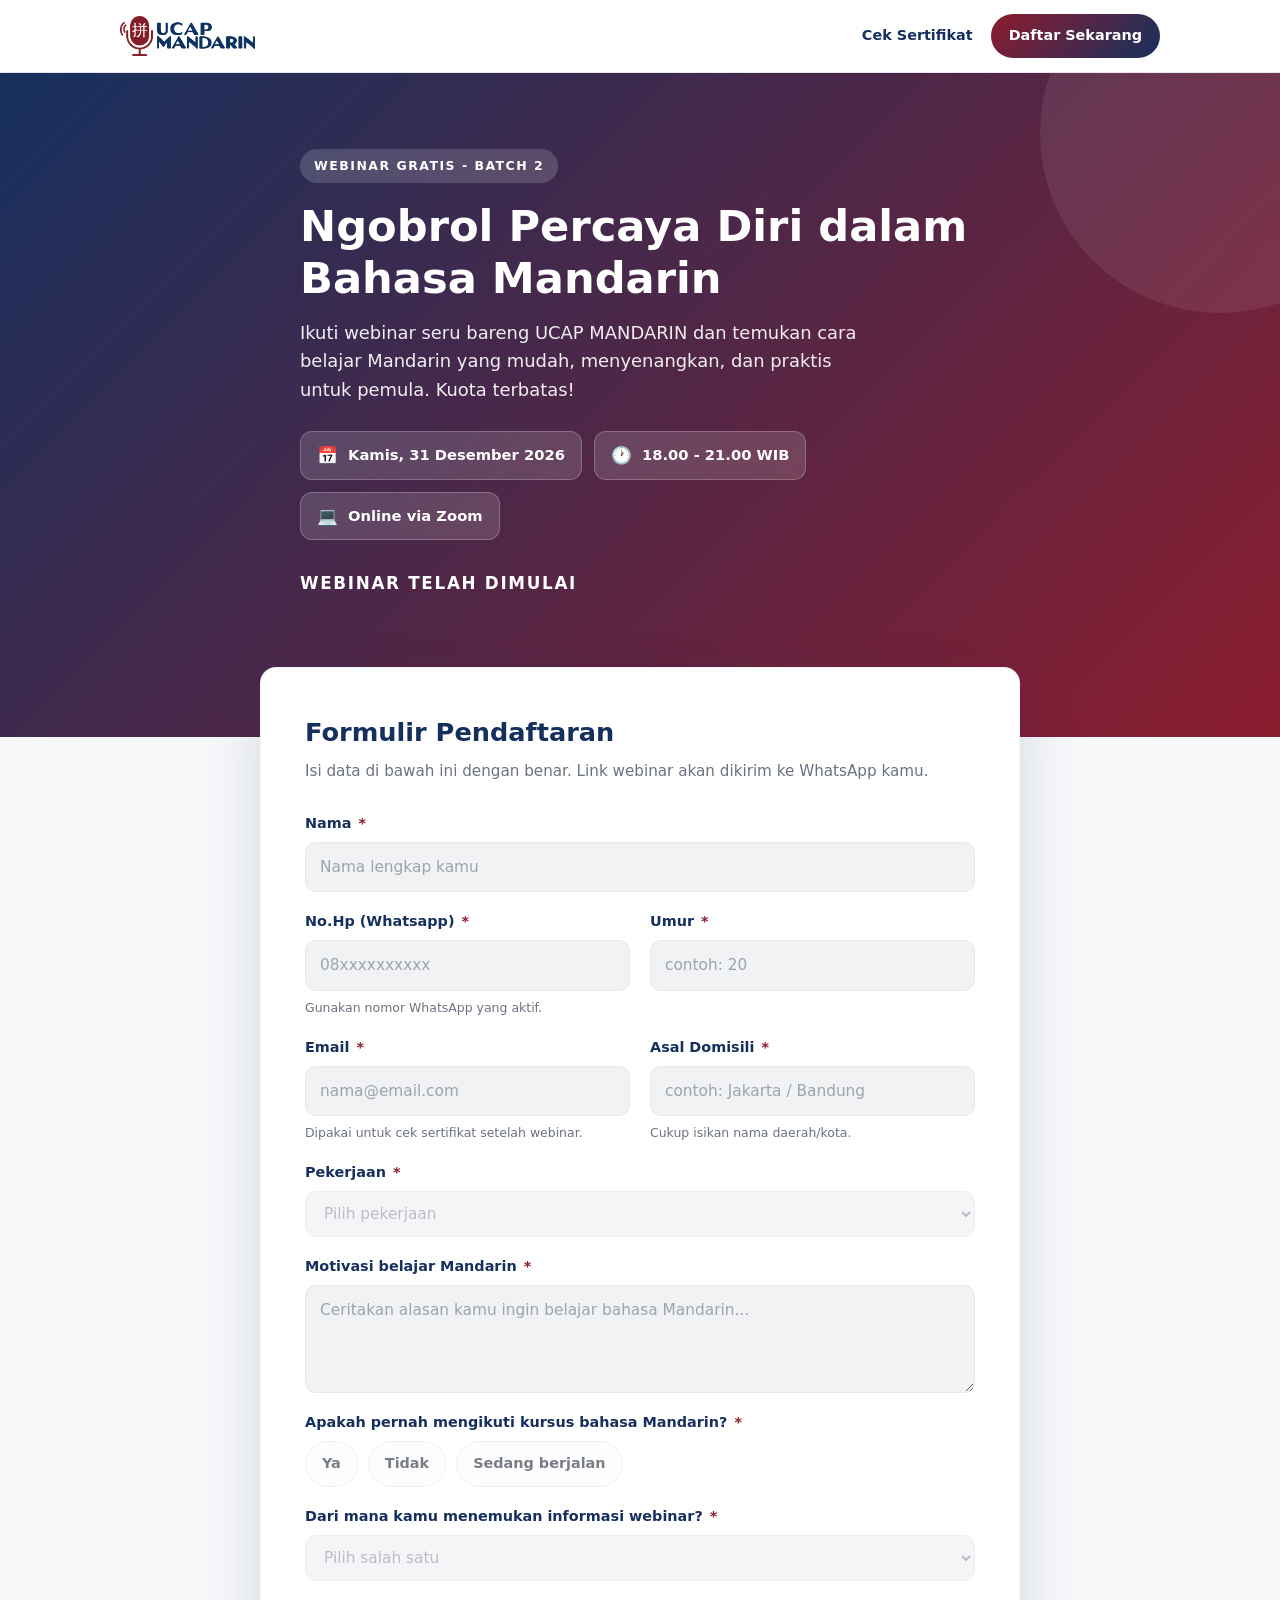
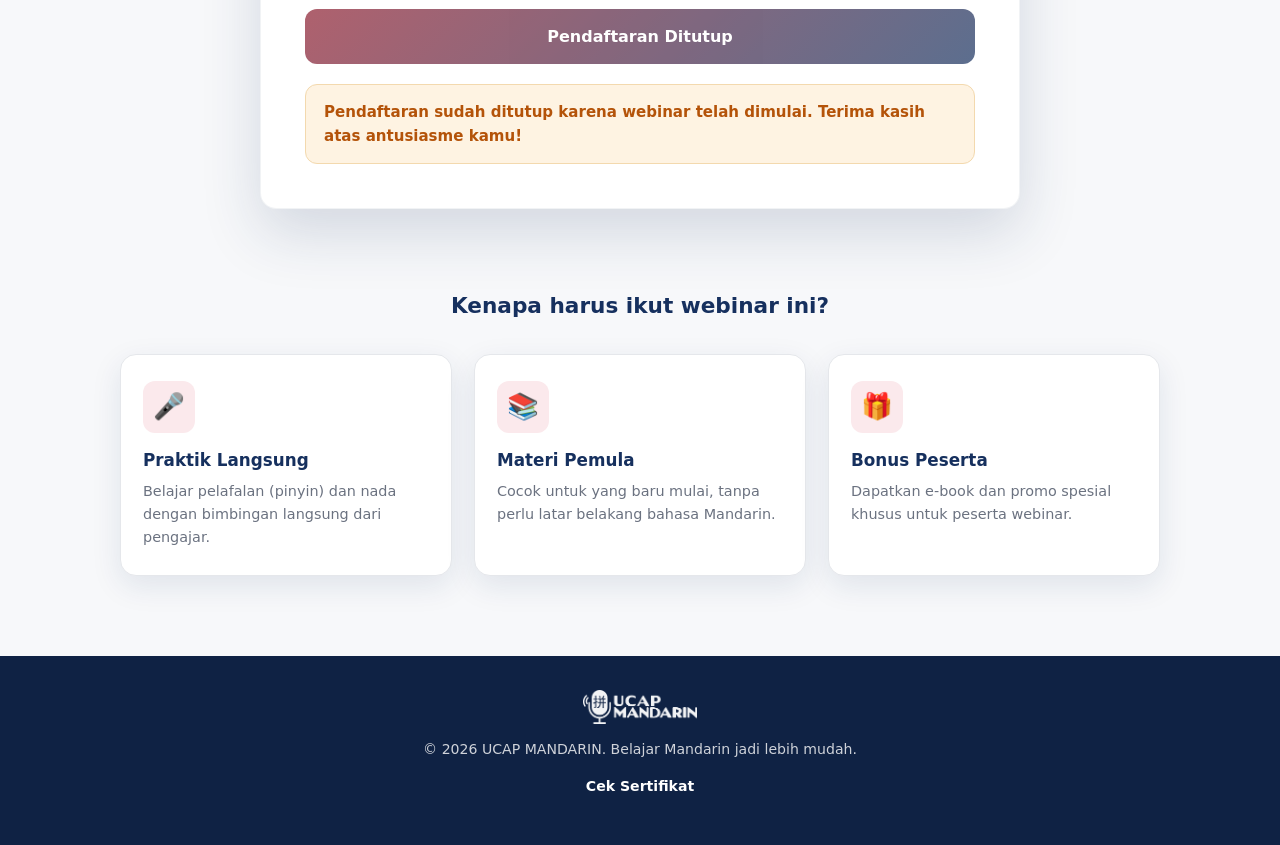
==== index.html @ ec429b89 "first commit" ====
<!DOCTYPE html>
<html lang="id">
<head>
  <meta charset="UTF-8" />
  <meta name="viewport" content="width=device-width, initial-scale=1.0" />
  <meta name="description" content="Registrasi Webinar Belajar Mandarin bersama UCAP MANDARIN." />
  <title>Registrasi Webinar - UCAP MANDARIN</title>
  <link rel="icon" href="Logo.png" />
  <link rel="stylesheet" href="css/style.css" />
</head>
<body>

  <header class="site-header">
    <div class="container">
      <a class="brand" href="#daftar" aria-label="UCAP MANDARIN">
        <img src="Logo.png" alt="Logo UCAP MANDARIN" />
      </a>
      <nav class="header-nav">
        <a class="header-link" href="cek-sertifikat.html">Cek Sertifikat</a>
        <a class="header-cta" href="#daftar">Daftar Sekarang</a>
      </nav>
    </div>
  </header>

  <!-- ================= HERO =================
       Ganti teks di bawah ini sesuai detail webinar Anda -->
  <section class="hero">
    <div class="container hero-inner">
      <span class="eyebrow">Webinar Gratis - Batch 2</span>
      <h1>Ngobrol Percaya Diri dalam Bahasa Mandarin</h1>
      <p class="lead">
        Ikuti webinar seru bareng UCAP MANDARIN dan temukan cara belajar Mandarin yang
        mudah, menyenangkan, dan praktis untuk pemula. Kuota terbatas!
      </p>
      <div class="hero-meta" id="heroMeta">
        <div class="meta-chip"><span class="ico">&#128197;</span> Kamis, 31 Desember 2026</div>
        <div class="meta-chip"><span class="ico">&#128336;</span> 19.00 - 21.00 WIB</div>
        <div class="meta-chip"><span class="ico">&#128187;</span> Online via Zoom</div>
        <div class="meta-chip"><span class="ico">&#127873;</span> GRATIS</div>
      </div>

      <div class="countdown" id="countdown" hidden>
        <p class="countdown-title">Webinar dimulai dalam</p>
        <div class="countdown-boxes">
          <div class="cd-box"><span class="cd-num" id="cd-days">00</span><span class="cd-label">Hari</span></div>
          <div class="cd-box"><span class="cd-num" id="cd-hours">00</span><span class="cd-label">Jam</span></div>
          <div class="cd-box"><span class="cd-num" id="cd-mins">00</span><span class="cd-label">Menit</span></div>
          <div class="cd-box"><span class="cd-num" id="cd-secs">00</span><span class="cd-label">Detik</span></div>
        </div>
      </div>
    </div>
  </section>

  <!-- ================= FORM ================= -->
  <section class="form-section" id="daftar">
    <div class="container">
      <div class="form-card">
        <h2>Formulir Pendaftaran</h2>
        <p class="subtitle">Isi data di bawah ini dengan benar. Link webinar akan dikirim ke WhatsApp kamu.</p>

        <form id="regForm" novalidate>
          <div class="grid">

            <div class="field full">
              <label for="nama">Nama <span class="req">*</span></label>
              <input type="text" id="nama" name="nama" placeholder="Nama lengkap kamu" autocomplete="name" required />
              <p class="error-text" data-for="nama">Mohon isi nama kamu.</p>
            </div>

            <div class="field">
              <label for="hp">No.Hp (Whatsapp) <span class="req">*</span></label>
              <input type="tel" id="hp" name="hp" placeholder="08xxxxxxxxxx" inputmode="numeric" autocomplete="tel" required />
              <p class="hint">Gunakan nomor WhatsApp yang aktif.</p>
              <p class="error-text" data-for="hp">Masukkan nomor WhatsApp yang valid (min. 9 digit angka).</p>
            </div>

            <div class="field">
              <label for="umur">Umur <span class="req">*</span></label>
              <input type="number" id="umur" name="umur" placeholder="contoh: 20" min="5" max="100" required />
              <p class="error-text" data-for="umur">Masukkan umur yang valid.</p>
            </div>

            <div class="field">
              <label for="email">Email <span class="req">*</span></label>
              <input type="email" id="email" name="email" placeholder="nama@email.com" autocomplete="email" required />
              <p class="hint">Dipakai untuk cek sertifikat setelah webinar.</p>
              <p class="error-text" data-for="email">Masukkan email yang valid.</p>
            </div>

            <div class="field">
              <label for="domisili">Asal Domisili <span class="req">*</span></label>
              <input type="text" id="domisili" name="domisili" placeholder="contoh: Jakarta / Bandung" required />
              <p class="hint">Cukup isikan nama daerah/kota.</p>
              <p class="error-text" data-for="domisili">Mohon isi asal domisili kamu.</p>
            </div>

            <div class="field full">
              <label for="pekerjaan">Pekerjaan <span class="req">*</span></label>
              <select id="pekerjaan" name="pekerjaan" required>
                <option value="" disabled selected>Pilih pekerjaan</option>
                <option>Pelajar / Mahasiswa</option>
                <option>Karyawan / Swasta</option>
                <option>Wirausaha</option>
                <option>Guru / Dosen</option>
                <option>Ibu Rumah Tangga</option>
                <option>Freelancer</option>
                <option>Lainnya</option>
              </select>
              <p class="error-text" data-for="pekerjaan">Mohon pilih pekerjaan kamu.</p>
            </div>

            <div class="field full">
              <label for="motivasi">Motivasi belajar Mandarin <span class="req">*</span></label>
              <textarea id="motivasi" name="motivasi" placeholder="Ceritakan alasan kamu ingin belajar bahasa Mandarin..." required></textarea>
              <p class="error-text" data-for="motivasi">Mohon tuliskan motivasi kamu.</p>
            </div>

            <div class="field full">
              <label>Apakah pernah mengikuti kursus bahasa Mandarin? <span class="req">*</span></label>
              <div class="radio-group" data-group="kursus">
                <label class="radio-opt">
                  <input type="radio" name="kursus" value="Ya" required />
                  <span>Ya</span>
                </label>
                <label class="radio-opt">
                  <input type="radio" name="kursus" value="Tidak" />
                  <span>Tidak</span>
                </label>
                <label class="radio-opt">
                  <input type="radio" name="kursus" value="Sedang berjalan" />
                  <span>Sedang berjalan</span>
                </label>
              </div>
              <p class="error-text" data-for="kursus">Mohon pilih salah satu.</p>
            </div>

            <div class="field full">
              <label for="sumber">Dari mana kamu menemukan informasi webinar? <span class="req">*</span></label>
              <select id="sumber" name="sumber" required>
                <option value="" disabled selected>Pilih salah satu</option>
                <option>Instagram</option>
                <option>TikTok</option>
                <option>Facebook</option>
                <option>WhatsApp / Broadcast</option>
                <option>Teman / Keluarga</option>
                <option>Google / Mesin Pencari</option>
                <option>Website UCAP MANDARIN</option>
                <option>Lainnya</option>
              </select>
              <p class="error-text" data-for="sumber">Mohon pilih salah satu.</p>
            </div>

            <!-- Honeypot (jangan diisi) -->
            <div class="hp" aria-hidden="true">
              <label for="website">Website</label>
              <input type="text" id="website" name="website" tabindex="-1" autocomplete="off" />
            </div>

          </div>

          <div class="submit-row">
            <button type="submit" class="btn" id="submitBtn">
              <span class="spinner"></span>
              <span class="btn-label">Daftar Sekarang</span>
            </button>
          </div>

          <div class="notice" id="notice" role="status" aria-live="polite"></div>
        </form>
      </div>
    </div>
  </section>

  <!-- ================= BENEFITS ================= -->
  <section class="benefits">
    <div class="container">
      <h3>Kenapa harus ikut webinar ini?</h3>
      <div class="benefit-grid">
        <div class="benefit">
          <div class="ico">&#127908;</div>
          <h4>Praktik Langsung</h4>
          <p>Belajar pelafalan (pinyin) dan nada dengan bimbingan langsung dari pengajar.</p>
        </div>
        <div class="benefit">
          <div class="ico">&#128218;</div>
          <h4>Materi Pemula</h4>
          <p>Cocok untuk yang baru mulai, tanpa perlu latar belakang bahasa Mandarin.</p>
        </div>
        <div class="benefit">
          <div class="ico">&#127873;</div>
          <h4>Bonus Peserta</h4>
          <p>Dapatkan e-book dan promo spesial khusus untuk peserta webinar.</p>
        </div>
      </div>
    </div>
  </section>

  <footer>
    <div class="container">
      <img src="Logo.png" alt="UCAP MANDARIN" />
      <p>&copy; <span id="year"></span> UCAP MANDARIN. Belajar Mandarin jadi lebih mudah.</p>
      <p style="margin-top:8px;"><a href="cek-sertifikat.html">Cek Sertifikat</a></p>
    </div>
  </footer>

  <script src="js/config.js"></script>
  <script src="js/main.js"></script>
</body>
</html>
---- css/style.css ----
:root {
  --maroon: #8C1D2F;
  --maroon-dark: #6E1624;
  --maroon-soft: #FBE9EC;
  --navy: #16305E;
  --navy-dark: #0F2244;
  --bg: #F7F8FA;
  --card: #ffffff;
  --text: #1F2937;
  --muted: #6B7280;
  --border: #E5E7EB;
  --green: #15803D;
  --green-soft: #E7F6EC;
  --red: #B91C1C;
  --red-soft: #FDECEC;
  --radius: 16px;
  --shadow: 0 10px 30px rgba(22, 48, 94, 0.10);
  --shadow-lg: 0 24px 60px rgba(22, 48, 94, 0.16);
}

* { box-sizing: border-box; }

html { scroll-behavior: smooth; }

body {
  margin: 0;
  font-family: "Segoe UI", system-ui, -apple-system, Roboto, Helvetica, Arial, sans-serif;
  color: var(--text);
  background: var(--bg);
  line-height: 1.6;
  -webkit-font-smoothing: antialiased;
}

img { max-width: 100%; display: block; }

.container {
  width: 100%;
  max-width: 1080px;
  margin: 0 auto;
  padding: 0 20px;
}

/* ---------- Header ---------- */
header.site-header {
  position: sticky;
  top: 0;
  z-index: 20;
  background: rgba(255, 255, 255, 0.92);
  backdrop-filter: blur(10px);
  border-bottom: 1px solid var(--border);
}

.site-header .container {
  display: flex;
  align-items: center;
  justify-content: space-between;
  gap: 16px;
  height: 72px;
}

.brand {
  display: flex;
  align-items: center;
  gap: 12px;
  text-decoration: none;
}

.brand img {
  height: 40px;
  width: auto;
}

.header-nav {
  display: flex;
  align-items: center;
  gap: 18px;
}

.header-link {
  font-size: 0.9rem;
  font-weight: 700;
  color: var(--navy);
  text-decoration: none;
  white-space: nowrap;
}

.header-link:hover { color: var(--maroon); }

.header-cta {
  font-size: 0.9rem;
  font-weight: 700;
  color: #fff;
  background: linear-gradient(135deg, var(--maroon), var(--navy));
  padding: 10px 18px;
  border-radius: 999px;
  text-decoration: none;
  white-space: nowrap;
  transition: transform 0.15s ease, box-shadow 0.15s ease;
}

@media (max-width: 480px) { .header-cta { display: none; } }

@media (max-width: 560px) { .header-link { font-size: 0.82rem; } .header-nav { gap: 10px; } }

.header-cta:hover { transform: translateY(-2px); box-shadow: 0 8px 18px rgba(140, 29, 47, 0.3); }

/* ---------- Hero ---------- */
.hero {
  position: relative;
  overflow: hidden;
  background: linear-gradient(135deg, var(--navy) 0%, var(--maroon) 100%);
  color: #fff;
  padding: clamp(40px, 7vw, 76px) 0 clamp(90px, 12vw, 140px);
}

.hero::after {
  content: "";
  position: absolute;
  right: -120px;
  top: -120px;
  width: 360px;
  height: 360px;
  border-radius: 50%;
  background: rgba(255, 255, 255, 0.08);
}

.hero-inner { position: relative; z-index: 1; max-width: 720px; }

.eyebrow {
  display: inline-block;
  font-size: 0.78rem;
  font-weight: 700;
  letter-spacing: 0.12em;
  text-transform: uppercase;
  background: rgba(255, 255, 255, 0.16);
  padding: 7px 14px;
  border-radius: 999px;
  margin-bottom: 18px;
}

.hero h1 {
  font-size: clamp(1.7rem, 4.4vw, 2.7rem);
  line-height: 1.2;
  margin: 0 0 14px;
  font-weight: 800;
}

.hero p.lead {
  font-size: clamp(1rem, 2.2vw, 1.12rem);
  margin: 0 0 26px;
  color: rgba(255, 255, 255, 0.92);
  max-width: 580px;
}

.hero-meta {
  display: flex;
  flex-wrap: wrap;
  gap: 12px;
}

.meta-chip {
  display: flex;
  align-items: center;
  gap: 10px;
  background: rgba(255, 255, 255, 0.14);
  border: 1px solid rgba(255, 255, 255, 0.22);
  padding: 10px 16px;
  border-radius: 12px;
  font-size: 0.92rem;
  font-weight: 600;
}

.meta-chip .ico { font-size: 1.05rem; }

/* ---------- Countdown ---------- */
.countdown { margin-top: 30px; }
.countdown[hidden] { display: none; }

.countdown-title {
  margin: 0 0 12px;
  font-size: 0.82rem;
  font-weight: 700;
  letter-spacing: 0.1em;
  text-transform: uppercase;
  color: rgba(255, 255, 255, 0.8);
}

.countdown-boxes {
  display: flex;
  flex-wrap: wrap;
  gap: 12px;
}

.cd-box {
  flex: 1 1 0;
  min-width: 68px;
  background: rgba(255, 255, 255, 0.14);
  border: 1px solid rgba(255, 255, 255, 0.22);
  border-radius: 14px;
  padding: 12px 8px;
  text-align: center;
}

.cd-num {
  display: block;
  font-size: clamp(1.5rem, 5vw, 2.1rem);
  font-weight: 800;
  line-height: 1.1;
  font-variant-numeric: tabular-nums;
}

.cd-label {
  display: block;
  margin-top: 4px;
  font-size: 0.72rem;
  font-weight: 600;
  letter-spacing: 0.06em;
  text-transform: uppercase;
  color: rgba(255, 255, 255, 0.82);
}

.countdown-live {
  font-size: 1.05rem;
  font-weight: 800;
  color: #fff;
  margin: 0;
}

/* ---------- Form section ---------- */
.form-section { margin-top: -70px; padding-bottom: 70px; position: relative; z-index: 2; }

.form-card {
  background: var(--card);
  border-radius: var(--radius);
  box-shadow: var(--shadow-lg);
  padding: clamp(22px, 4vw, 44px);
  border: 1px solid rgba(22, 48, 94, 0.06);
  max-width: 760px;
  margin: 0 auto;
}

.form-card h2 {
  margin: 0 0 6px;
  font-size: clamp(1.25rem, 3vw, 1.6rem);
  color: var(--navy);
}

.form-card .subtitle {
  margin: 0 0 28px;
  color: var(--muted);
  font-size: 0.95rem;
}

.grid {
  display: grid;
  grid-template-columns: 1fr 1fr;
  gap: 18px 20px;
}

.field { display: flex; flex-direction: column; gap: 7px; }
.field.full { grid-column: 1 / -1; }

label {
  font-weight: 700;
  font-size: 0.9rem;
  color: var(--navy);
}

label .req { color: var(--maroon); margin-left: 2px; }

input[type="text"],
input[type="tel"],
input[type="email"],
input[type="number"],
select,
textarea {
  width: 100%;
  font: inherit;
  font-size: 0.96rem;
  color: var(--text);
  background: #FCFCFD;
  border: 1.5px solid var(--border);
  border-radius: 11px;
  padding: 12px 14px;
  transition: border-color 0.15s ease, box-shadow 0.15s ease, background 0.15s ease;
}

textarea { resize: vertical; min-height: 108px; }

input:focus, select:focus, textarea:focus {
  outline: none;
  border-color: var(--maroon);
  background: #fff;
  box-shadow: 0 0 0 4px rgba(140, 29, 47, 0.10);
}

input::placeholder, textarea::placeholder { color: #9CA3AF; }

.hint { font-size: 0.78rem; color: var(--muted); margin: 0; }

/* radio group */
.radio-group { display: flex; flex-wrap: wrap; gap: 10px; }

.radio-opt {
  position: relative;
  display: inline-flex;
  align-items: center;
}

.radio-opt input {
  position: absolute;
  opacity: 0;
  width: 100%;
  height: 100%;
  margin: 0;
  cursor: pointer;
}

.radio-opt span {
  display: inline-flex;
  align-items: center;
  gap: 8px;
  padding: 10px 16px;
  border-radius: 999px;
  border: 1.5px solid var(--border);
  background: #FCFCFD;
  font-size: 0.9rem;
  font-weight: 600;
  color: var(--text);
  cursor: pointer;
  transition: all 0.15s ease;
}

.radio-opt input:checked + span {
  border-color: var(--maroon);
  background: var(--maroon-soft);
  color: var(--maroon-dark);
}

.radio-opt input:focus-visible + span { box-shadow: 0 0 0 4px rgba(140, 29, 47, 0.15); }

/* honeypot */
.hp { position: absolute; left: -9999px; width: 1px; height: 1px; overflow: hidden; }

.submit-row { margin-top: 28px; }

.btn {
  display: inline-flex;
  align-items: center;
  justify-content: center;
  gap: 10px;
  width: 100%;
  font: inherit;
  font-weight: 800;
  font-size: 1rem;
  color: #fff;
  background: linear-gradient(135deg, var(--maroon), var(--navy));
  border: none;
  border-radius: 12px;
  padding: 15px 20px;
  cursor: pointer;
  transition: transform 0.15s ease, box-shadow 0.15s ease, opacity 0.15s ease;
}

.btn:hover:not(:disabled) { transform: translateY(-2px); box-shadow: 0 12px 26px rgba(140, 29, 47, 0.32); }
.btn:disabled { opacity: 0.7; cursor: not-allowed; }

.spinner {
  width: 18px;
  height: 18px;
  border: 2.5px solid rgba(255, 255, 255, 0.4);
  border-top-color: #fff;
  border-radius: 50%;
  animation: spin 0.7s linear infinite;
  display: none;
}

.btn.loading .spinner { display: inline-block; }

@keyframes spin { to { transform: rotate(360deg); } }

/* notifications */
.notice {
  margin-top: 20px;
  padding: 15px 18px;
  border-radius: 12px;
  font-size: 0.94rem;
  font-weight: 600;
  display: none;
  align-items: flex-start;
  gap: 10px;
}

.notice.show { display: flex; }
.notice.success { background: var(--green-soft); color: var(--green); border: 1px solid #BFE7CC; }
.notice.error { background: var(--red-soft); color: var(--red); border: 1px solid #F5C2C2; }
.notice.info { background: #FEF3E2; color: #B45309; border: 1px solid #F3D9AE; }

/* state terkunci (pendaftaran ditutup) */
input:disabled, select:disabled, textarea:disabled {
  background: #F1F2F4;
  color: #9CA3AF;
  cursor: not-allowed;
}
.radio-opt input:disabled + span { opacity: 0.6; cursor: not-allowed; }

.error-text { color: var(--red); font-size: 0.78rem; font-weight: 600; display: none; }
input.invalid, select.invalid, textarea.invalid { border-color: var(--red); background: #FFF8F8; }
input.invalid + .error-text.show, .field .error-text.show { display: block; }

/* ---------- Benefits ---------- */
.benefits { padding: 10px 0 80px; }
.benefits h3 { text-align: center; color: var(--navy); font-size: 1.35rem; margin: 0 0 30px; }
.benefit-grid { display: grid; grid-template-columns: repeat(3, 1fr); gap: 22px; }
.benefit {
  background: var(--card);
  border: 1px solid var(--border);
  border-radius: var(--radius);
  padding: 26px 22px;
  box-shadow: var(--shadow);
}
.benefit .ico {
  font-size: 1.6rem;
  width: 52px;
  height: 52px;
  display: grid;
  place-items: center;
  border-radius: 12px;
  background: var(--maroon-soft);
  margin-bottom: 14px;
}
.benefit h4 { margin: 0 0 6px; color: var(--navy); font-size: 1.05rem; }
.benefit p { margin: 0; color: var(--muted); font-size: 0.9rem; }

/* ---------- Footer ---------- */
footer {
  background: var(--navy-dark);
  color: rgba(255, 255, 255, 0.8);
  padding: 34px 0;
  text-align: center;
  font-size: 0.88rem;
}
footer img { height: 34px; margin: 0 auto 12px; filter: brightness(0) invert(1); opacity: 0.95; }
footer a { color: #fff; text-decoration: none; font-weight: 600; }

/* ---------- Responsive ---------- */
@media (max-width: 720px) {
  .grid { grid-template-columns: 1fr; }
  .benefit-grid { grid-template-columns: 1fr; }
  .brand img { height: 34px; }
}

@media (max-width: 400px) {
  .meta-chip { font-size: 0.85rem; padding: 8px 12px; }
}
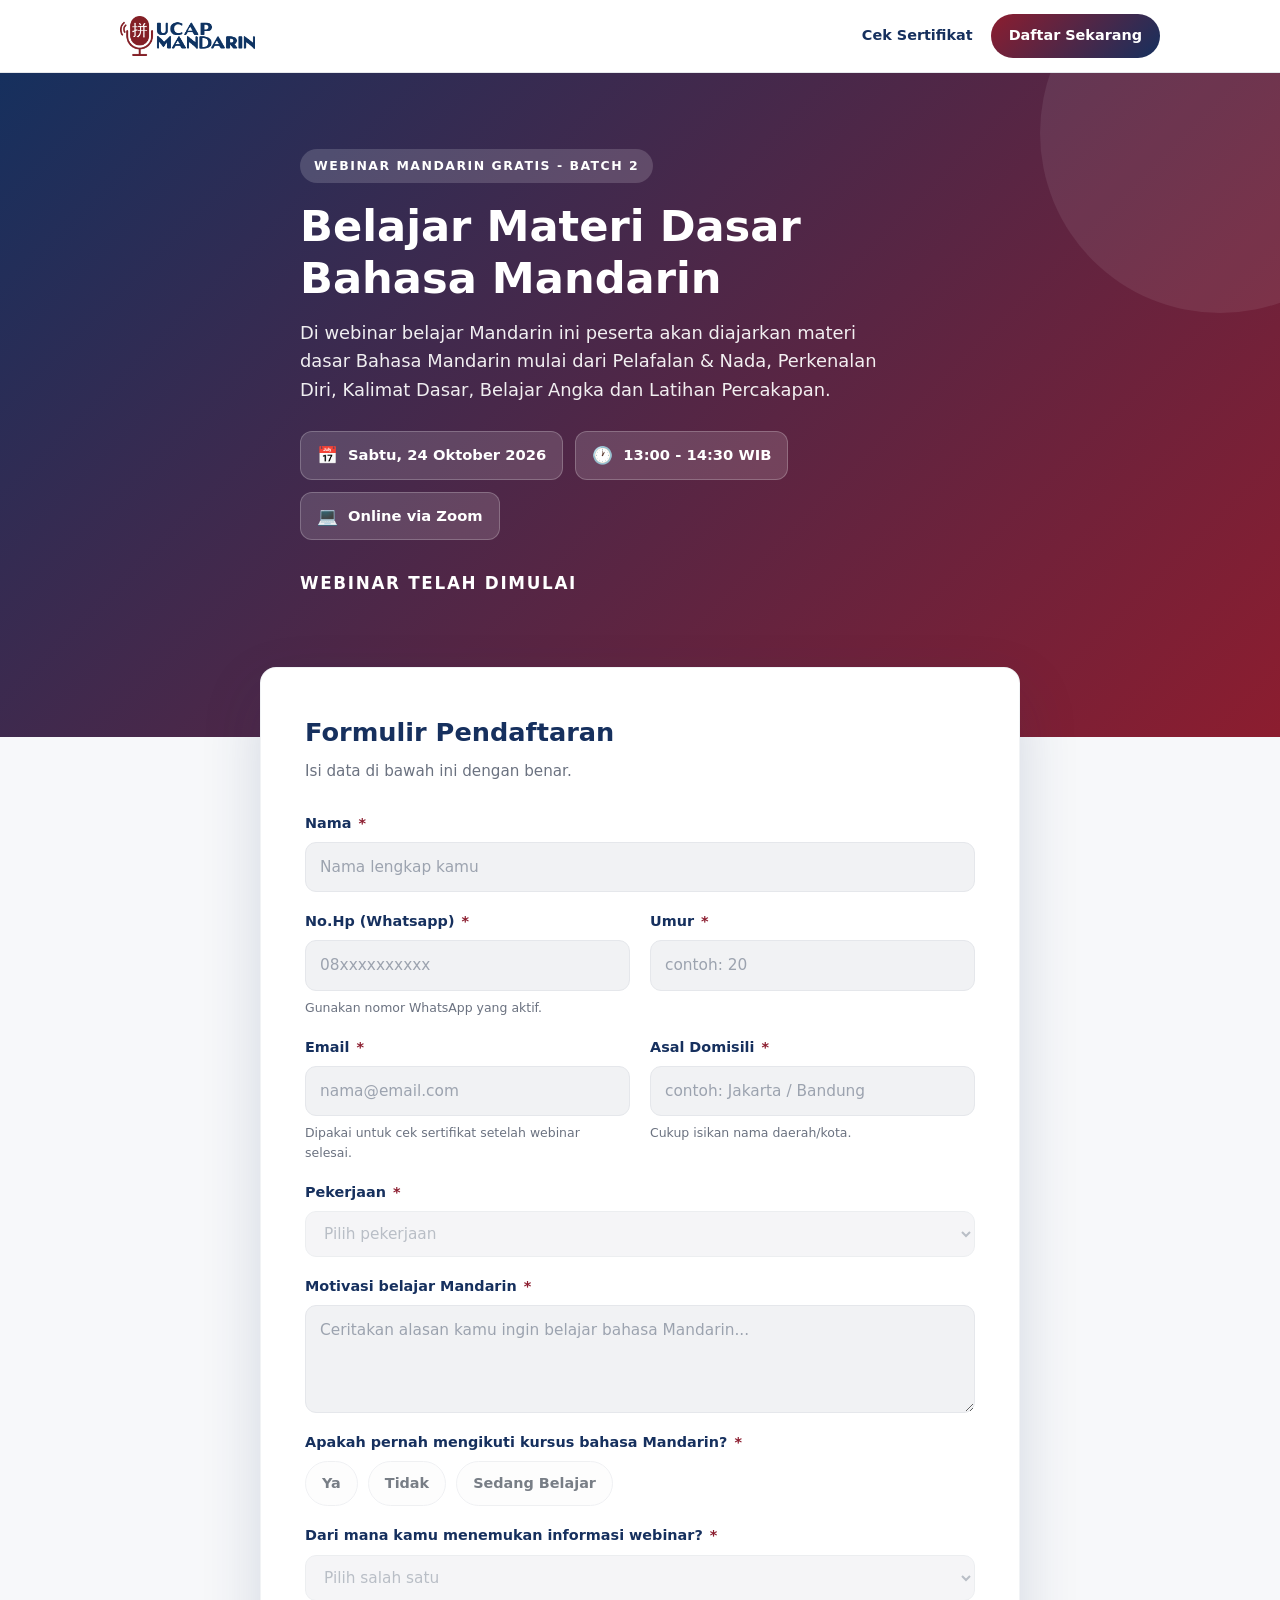
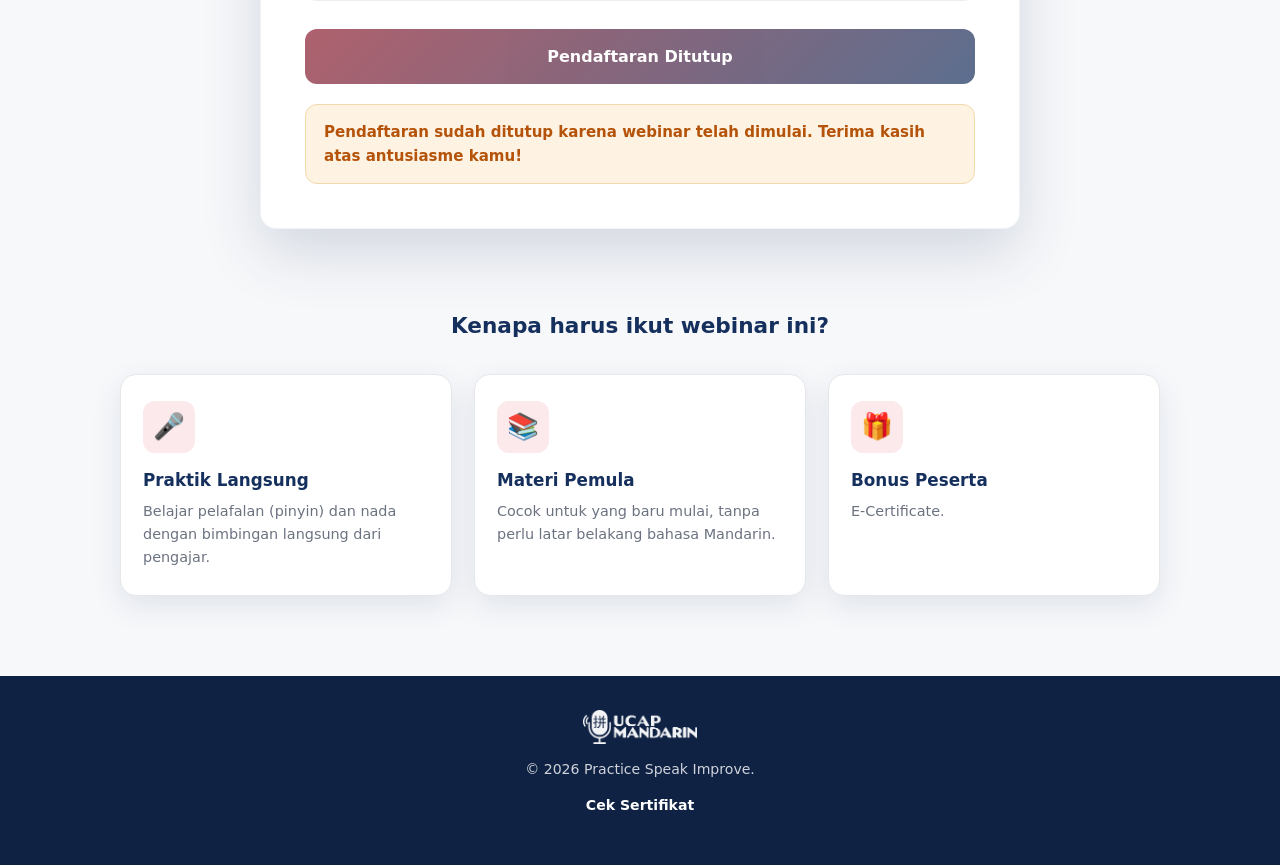
==== commit 28ac8f8b: "update baru" ====
--- a/index.html
+++ b/index.html
@@ -26,11 +26,10 @@
        Ganti teks di bawah ini sesuai detail webinar Anda -->
   <section class="hero">
     <div class="container hero-inner">
-      <span class="eyebrow">Webinar Gratis - Batch 2</span>
-      <h1>Ngobrol Percaya Diri dalam Bahasa Mandarin</h1>
+      <span class="eyebrow">Webinar Mandarin Gratis - Batch 2</span>
+      <h1>Belajar Materi Dasar Bahasa Mandarin</h1>
       <p class="lead">
-        Ikuti webinar seru bareng UCAP MANDARIN dan temukan cara belajar Mandarin yang
-        mudah, menyenangkan, dan praktis untuk pemula. Kuota terbatas!
+        Di webinar belajar Mandarin ini peserta akan diajarkan materi dasar Bahasa Mandarin mulai dari Pelafalan & Nada, Perkenalan Diri, Kalimat Dasar, Belajar Angka dan Latihan Percakapan.
       </p>
       <div class="hero-meta" id="heroMeta">
         <div class="meta-chip"><span class="ico">&#128197;</span> Kamis, 31 Desember 2026</div>
@@ -56,7 +55,7 @@
     <div class="container">
       <div class="form-card">
         <h2>Formulir Pendaftaran</h2>
-        <p class="subtitle">Isi data di bawah ini dengan benar. Link webinar akan dikirim ke WhatsApp kamu.</p>
+        <p class="subtitle">Isi data di bawah ini dengan benar.</p>
 
         <form id="regForm" novalidate>
           <div class="grid">
@@ -83,7 +82,7 @@
             <div class="field">
               <label for="email">Email <span class="req">*</span></label>
               <input type="email" id="email" name="email" placeholder="nama@email.com" autocomplete="email" required />
-              <p class="hint">Dipakai untuk cek sertifikat setelah webinar.</p>
+              <p class="hint">Dipakai untuk cek sertifikat setelah webinar selesai.</p>
               <p class="error-text" data-for="email">Masukkan email yang valid.</p>
             </div>
 
@@ -128,7 +127,7 @@
                 </label>
                 <label class="radio-opt">
                   <input type="radio" name="kursus" value="Sedang berjalan" />
-                  <span>Sedang berjalan</span>
+                  <span>Sedang Belajar</span>
                 </label>
               </div>
               <p class="error-text" data-for="kursus">Mohon pilih salah satu.</p>
@@ -138,13 +137,13 @@
               <label for="sumber">Dari mana kamu menemukan informasi webinar? <span class="req">*</span></label>
               <select id="sumber" name="sumber" required>
                 <option value="" disabled selected>Pilih salah satu</option>
+                <option>Threads</option>
                 <option>Instagram</option>
                 <option>TikTok</option>
                 <option>Facebook</option>
                 <option>WhatsApp / Broadcast</option>
                 <option>Teman / Keluarga</option>
-                <option>Google / Mesin Pencari</option>
-                <option>Website UCAP MANDARIN</option>
+                <option>Google</option>
                 <option>Lainnya</option>
               </select>
               <p class="error-text" data-for="sumber">Mohon pilih salah satu.</p>
@@ -189,7 +188,7 @@
         <div class="benefit">
           <div class="ico">&#127873;</div>
           <h4>Bonus Peserta</h4>
-          <p>Dapatkan e-book dan promo spesial khusus untuk peserta webinar.</p>
+          <p>E-Certificate.</p>
         </div>
       </div>
     </div>
@@ -198,7 +197,7 @@
   <footer>
     <div class="container">
       <img src="Logo.png" alt="UCAP MANDARIN" />
-      <p>&copy; <span id="year"></span> UCAP MANDARIN. Belajar Mandarin jadi lebih mudah.</p>
+      <p>&copy; <span id="year"></span> Practice Speak Improve.</p>
       <p style="margin-top:8px;"><a href="cek-sertifikat.html">Cek Sertifikat</a></p>
     </div>
   </footer>
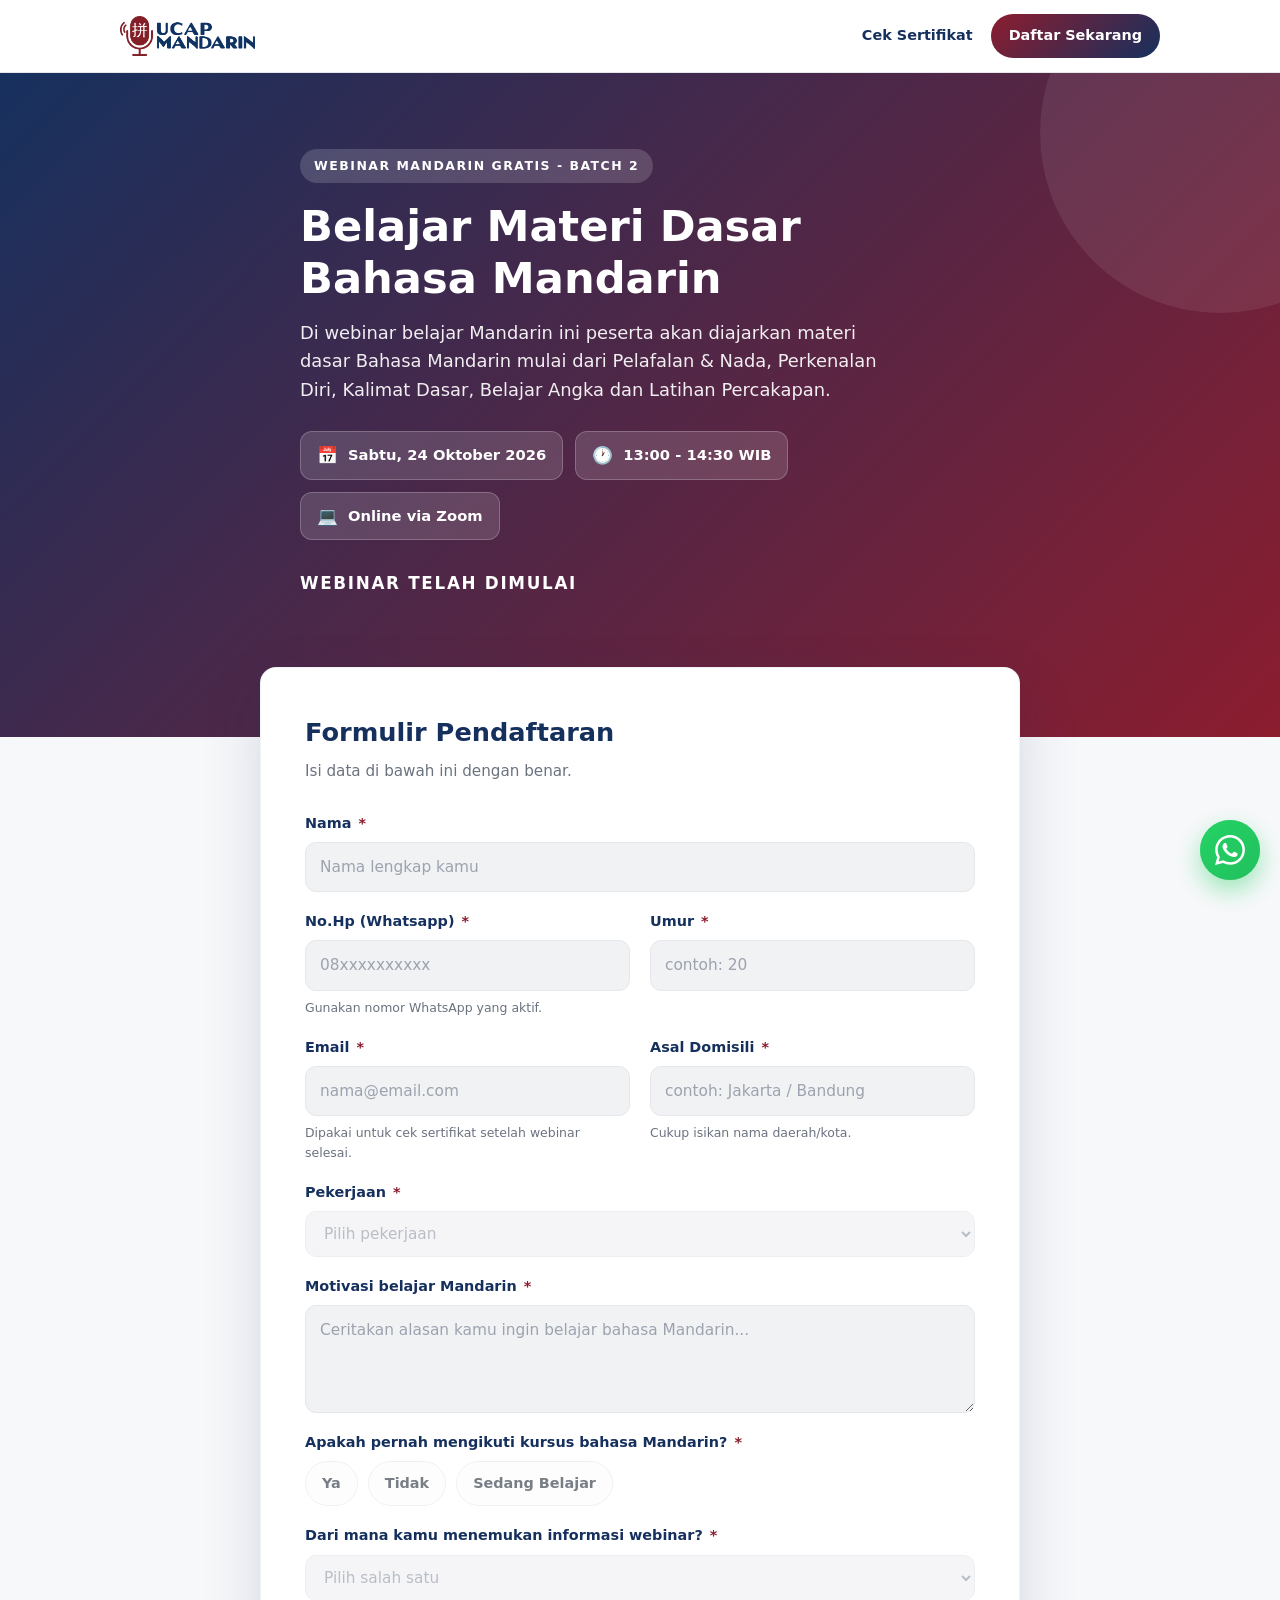
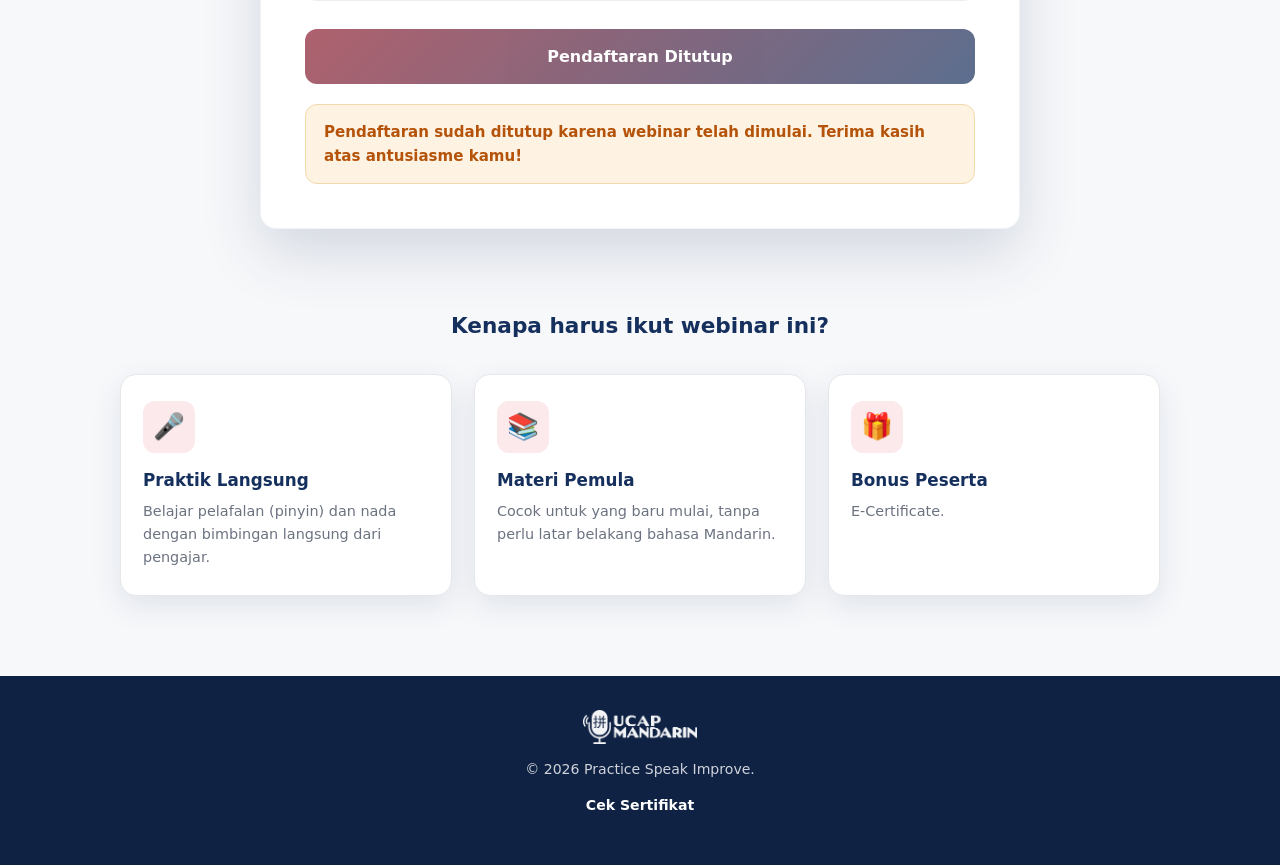
==== commit b63c7236: "update new v1.1" ====
--- a/index.html
+++ b/index.html
@@ -7,6 +7,7 @@
   <title>Registrasi Webinar - UCAP MANDARIN</title>
   <link rel="icon" href="Logo.png" />
   <link rel="stylesheet" href="css/style.css" />
+  <link rel="stylesheet" href="css/floating-wa.css" />
 </head>
 <body>
 
@@ -32,8 +33,8 @@
         Di webinar belajar Mandarin ini peserta akan diajarkan materi dasar Bahasa Mandarin mulai dari Pelafalan & Nada, Perkenalan Diri, Kalimat Dasar, Belajar Angka dan Latihan Percakapan.
       </p>
       <div class="hero-meta" id="heroMeta">
-        <div class="meta-chip"><span class="ico">&#128197;</span> Kamis, 31 Desember 2026</div>
-        <div class="meta-chip"><span class="ico">&#128336;</span> 19.00 - 21.00 WIB</div>
+        <div class="meta-chip"><span class="ico">&#128197;</span> Sabtu, 24 Oktober 2026</div>
+        <div class="meta-chip"><span class="ico">&#128336;</span> 13:00 - 14:30 WIB</div>
         <div class="meta-chip"><span class="ico">&#128187;</span> Online via Zoom</div>
         <div class="meta-chip"><span class="ico">&#127873;</span> GRATIS</div>
       </div>
@@ -204,5 +205,7 @@
 
   <script src="js/config.js"></script>
   <script src="js/main.js"></script>
+  <script src="js/floating-wa.js"></script>
+  <script src="js/no-inspect.js"></script>
 </body>
 </html>
--- a/css/floating-wa.css
+++ b/css/floating-wa.css
@@ -0,0 +1,81 @@
+/* =====================================================
+   Floating Button WhatsApp (bantuan)
+   Hanya menambah elemen .wa-float, tidak mengubah style lain.
+   ===================================================== */
+.wa-float {
+  position: fixed;
+  right: 20px;
+  bottom: 20px;
+  z-index: 999;
+  display: inline-flex;
+  align-items: center;
+  gap: 0;
+  width: 60px;
+  height: 60px;
+  border-radius: 50%;
+  background: linear-gradient(135deg, #25D366, #1DA851);
+  box-shadow: 0 10px 24px rgba(37, 211, 102, 0.45);
+  text-decoration: none;
+  transition: width 0.25s ease, transform 0.2s ease, box-shadow 0.2s ease;
+}
+
+.wa-float:hover {
+  transform: translateY(-3px);
+  box-shadow: 0 14px 30px rgba(37, 211, 102, 0.55);
+}
+
+.wa-float .wa-float-icon {
+  flex: none;
+  width: 60px;
+  height: 60px;
+  display: grid;
+  place-items: center;
+}
+
+.wa-float .wa-float-icon svg {
+  width: 30px;
+  height: 30px;
+  fill: #fff;
+}
+
+.wa-float .wa-float-text {
+  max-width: 0;
+  overflow: hidden;
+  white-space: nowrap;
+  color: #fff;
+  font-size: 0.92rem;
+  font-weight: 700;
+  transition: max-width 0.25s ease, margin 0.25s ease;
+}
+
+@media (min-width: 721px) {
+  .wa-float:hover { width: auto; border-radius: 999px; }
+  .wa-float:hover .wa-float-text { max-width: 220px; margin-right: 18px; }
+}
+
+/* pulse ring */
+.wa-float::before {
+  content: "";
+  position: absolute;
+  inset: 0;
+  border-radius: 50%;
+  background: rgba(37, 211, 102, 0.55);
+  animation: wa-pulse 2s infinite;
+  z-index: -1;
+}
+
+@keyframes wa-pulse {
+  0% { transform: scale(1); opacity: 0.7; }
+  70% { transform: scale(1.6); opacity: 0; }
+  100% { transform: scale(1.6); opacity: 0; }
+}
+
+@media (max-width: 480px) {
+  .wa-float { width: 54px; height: 54px; right: 16px; bottom: 16px; }
+  .wa-float .wa-float-icon { width: 54px; height: 54px; }
+  .wa-float .wa-float-icon svg { width: 26px; height: 26px; }
+}
+
+@media (prefers-reduced-motion: reduce) {
+  .wa-float::before { animation: none; }
+}
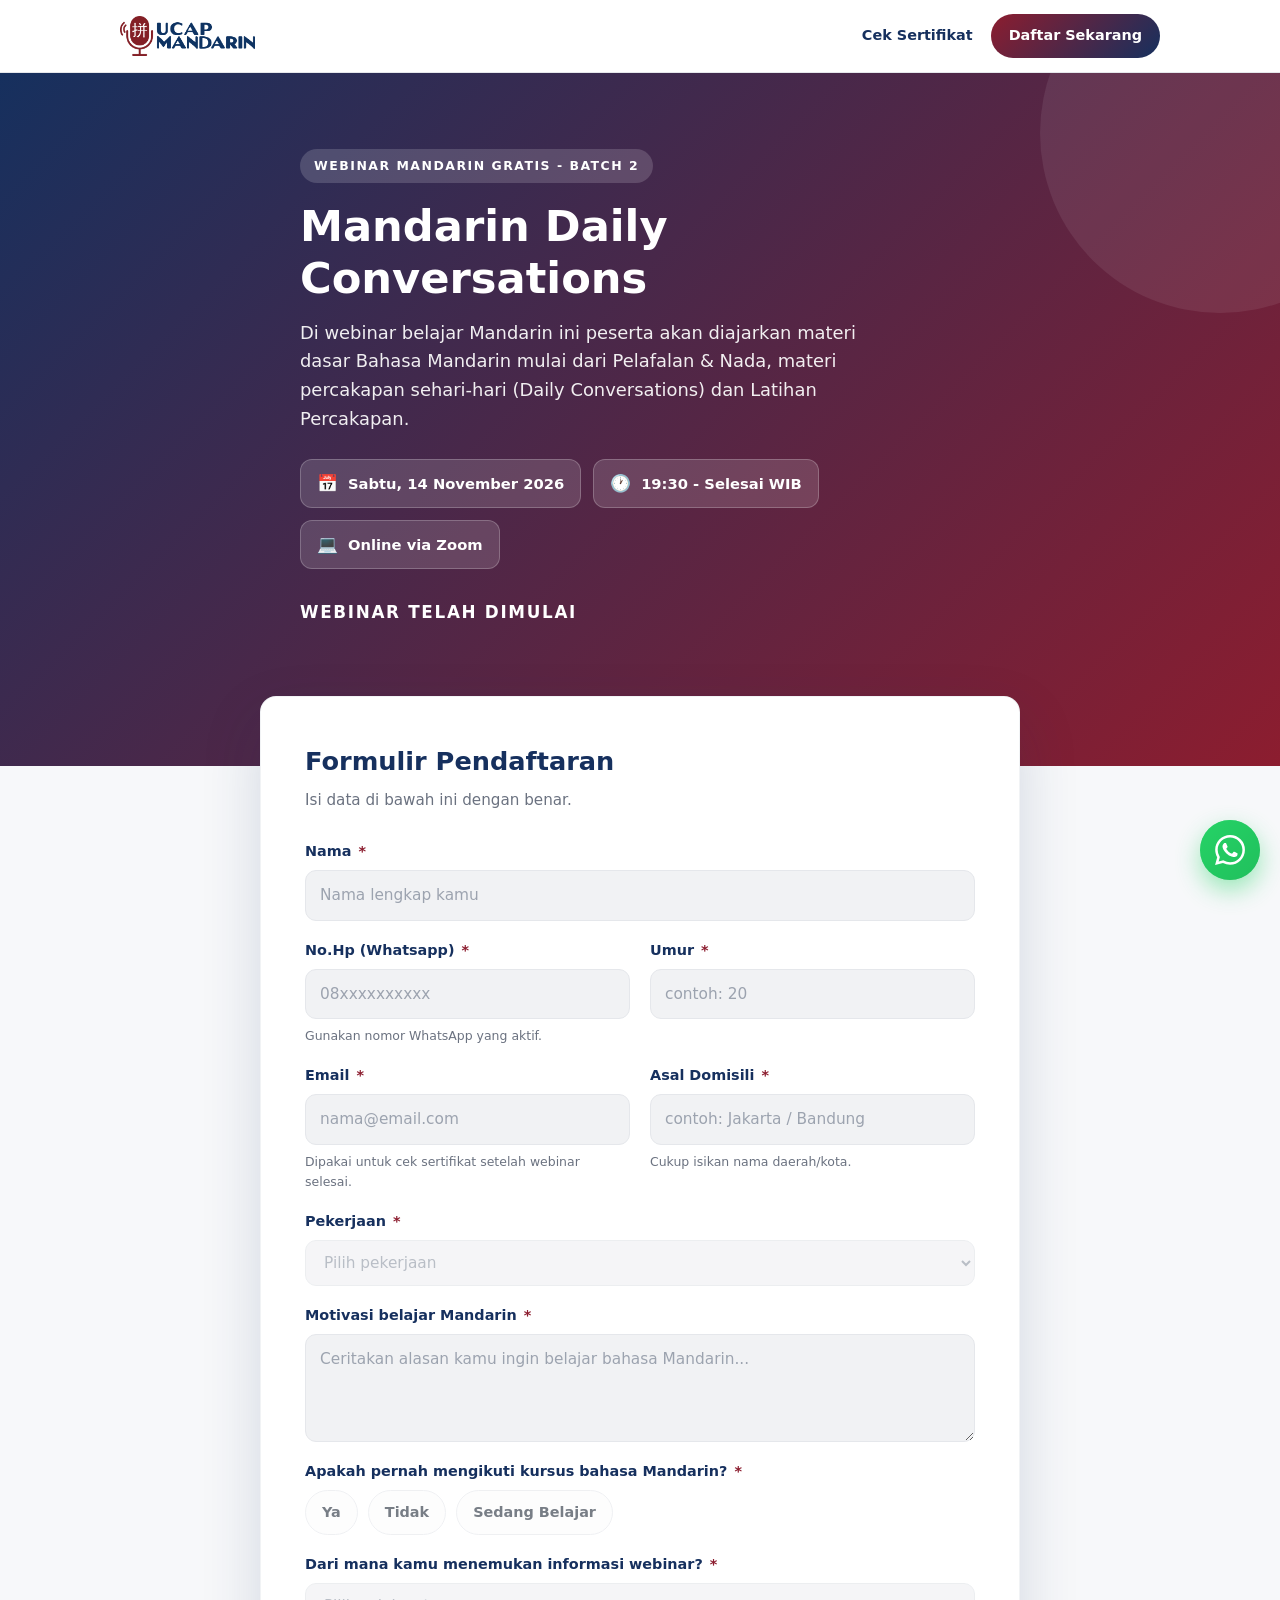
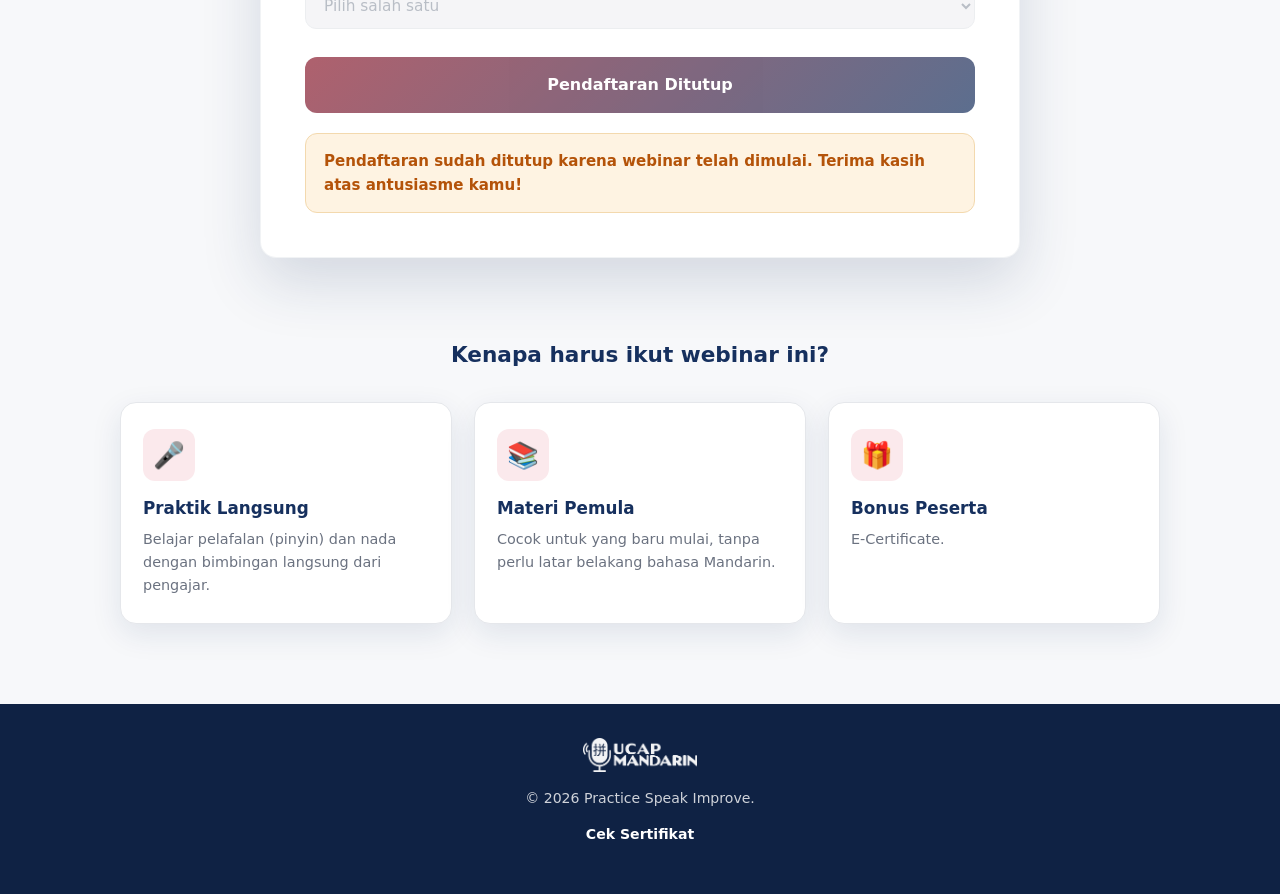
==== commit 5ffb19b2: "ok Updated the webinar title and details for clarity." ====
--- a/index.html
+++ b/index.html
@@ -28,13 +28,13 @@
   <section class="hero">
     <div class="container hero-inner">
       <span class="eyebrow">Webinar Mandarin Gratis - Batch 2</span>
-      <h1>Belajar Materi Dasar Bahasa Mandarin</h1>
+      <h1>Mandarin Daily Conversations</h1>
       <p class="lead">
-        Di webinar belajar Mandarin ini peserta akan diajarkan materi dasar Bahasa Mandarin mulai dari Pelafalan & Nada, Perkenalan Diri, Kalimat Dasar, Belajar Angka dan Latihan Percakapan.
+        Di webinar belajar Mandarin ini peserta akan diajarkan materi dasar Bahasa Mandarin mulai dari Pelafalan & Nada, materi percakapan sehari-hari (Daily Conversations) dan Latihan Percakapan.
       </p>
       <div class="hero-meta" id="heroMeta">
-        <div class="meta-chip"><span class="ico">&#128197;</span> Sabtu, 24 Oktober 2026</div>
-        <div class="meta-chip"><span class="ico">&#128336;</span> 13:00 - 14:30 WIB</div>
+        <div class="meta-chip"><span class="ico">&#128197;</span> Sabtu, 14 November 2026</div>
+        <div class="meta-chip"><span class="ico">&#128336;</span> 19:30 - 20:30 WIB</div>
         <div class="meta-chip"><span class="ico">&#128187;</span> Online via Zoom</div>
         <div class="meta-chip"><span class="ico">&#127873;</span> GRATIS</div>
       </div>
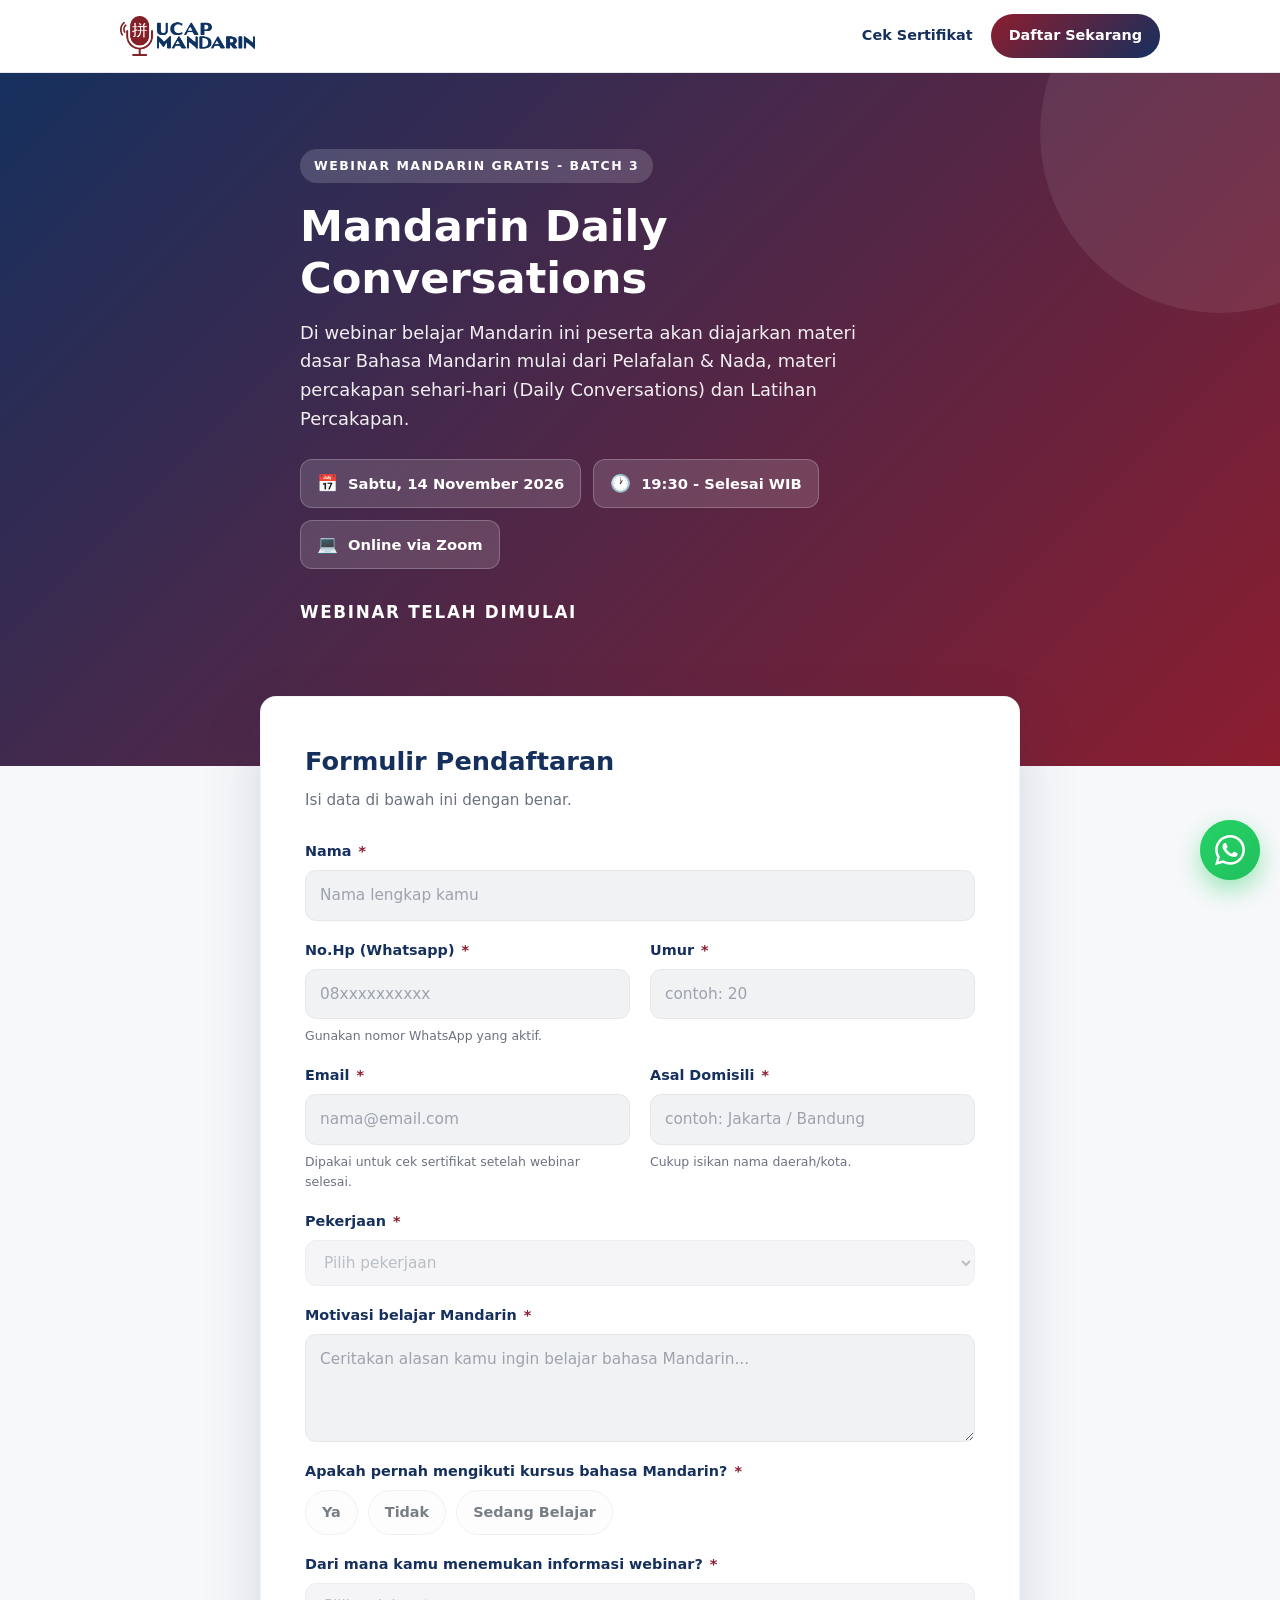
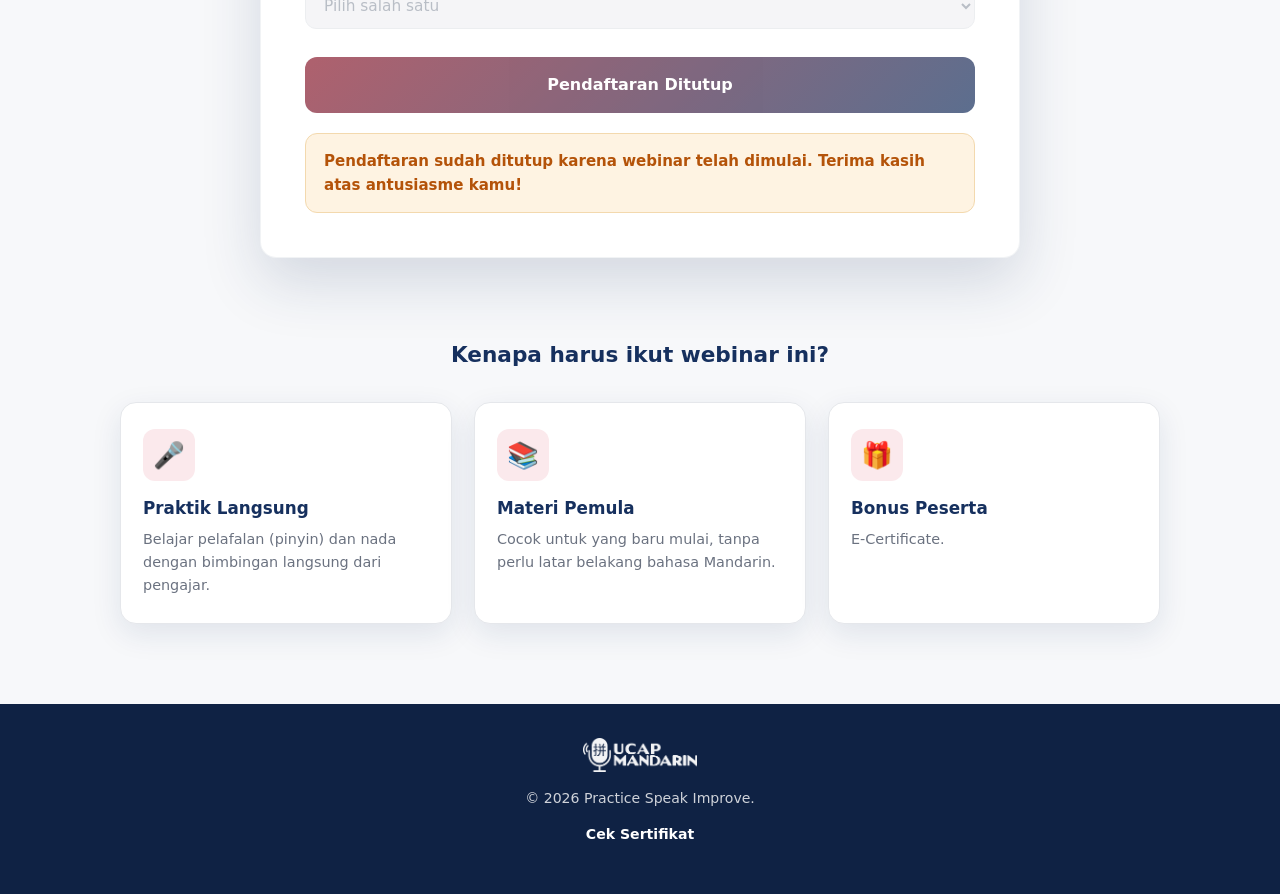
==== commit 2baac9de: "Update webinar title from Batch 2 to Batch 3" ====
--- a/index.html
+++ b/index.html
@@ -27,7 +27,7 @@
        Ganti teks di bawah ini sesuai detail webinar Anda -->
   <section class="hero">
     <div class="container hero-inner">
-      <span class="eyebrow">Webinar Mandarin Gratis - Batch 2</span>
+      <span class="eyebrow">Webinar Mandarin Gratis - Batch 3</span>
       <h1>Mandarin Daily Conversations</h1>
       <p class="lead">
         Di webinar belajar Mandarin ini peserta akan diajarkan materi dasar Bahasa Mandarin mulai dari Pelafalan & Nada, materi percakapan sehari-hari (Daily Conversations) dan Latihan Percakapan.
